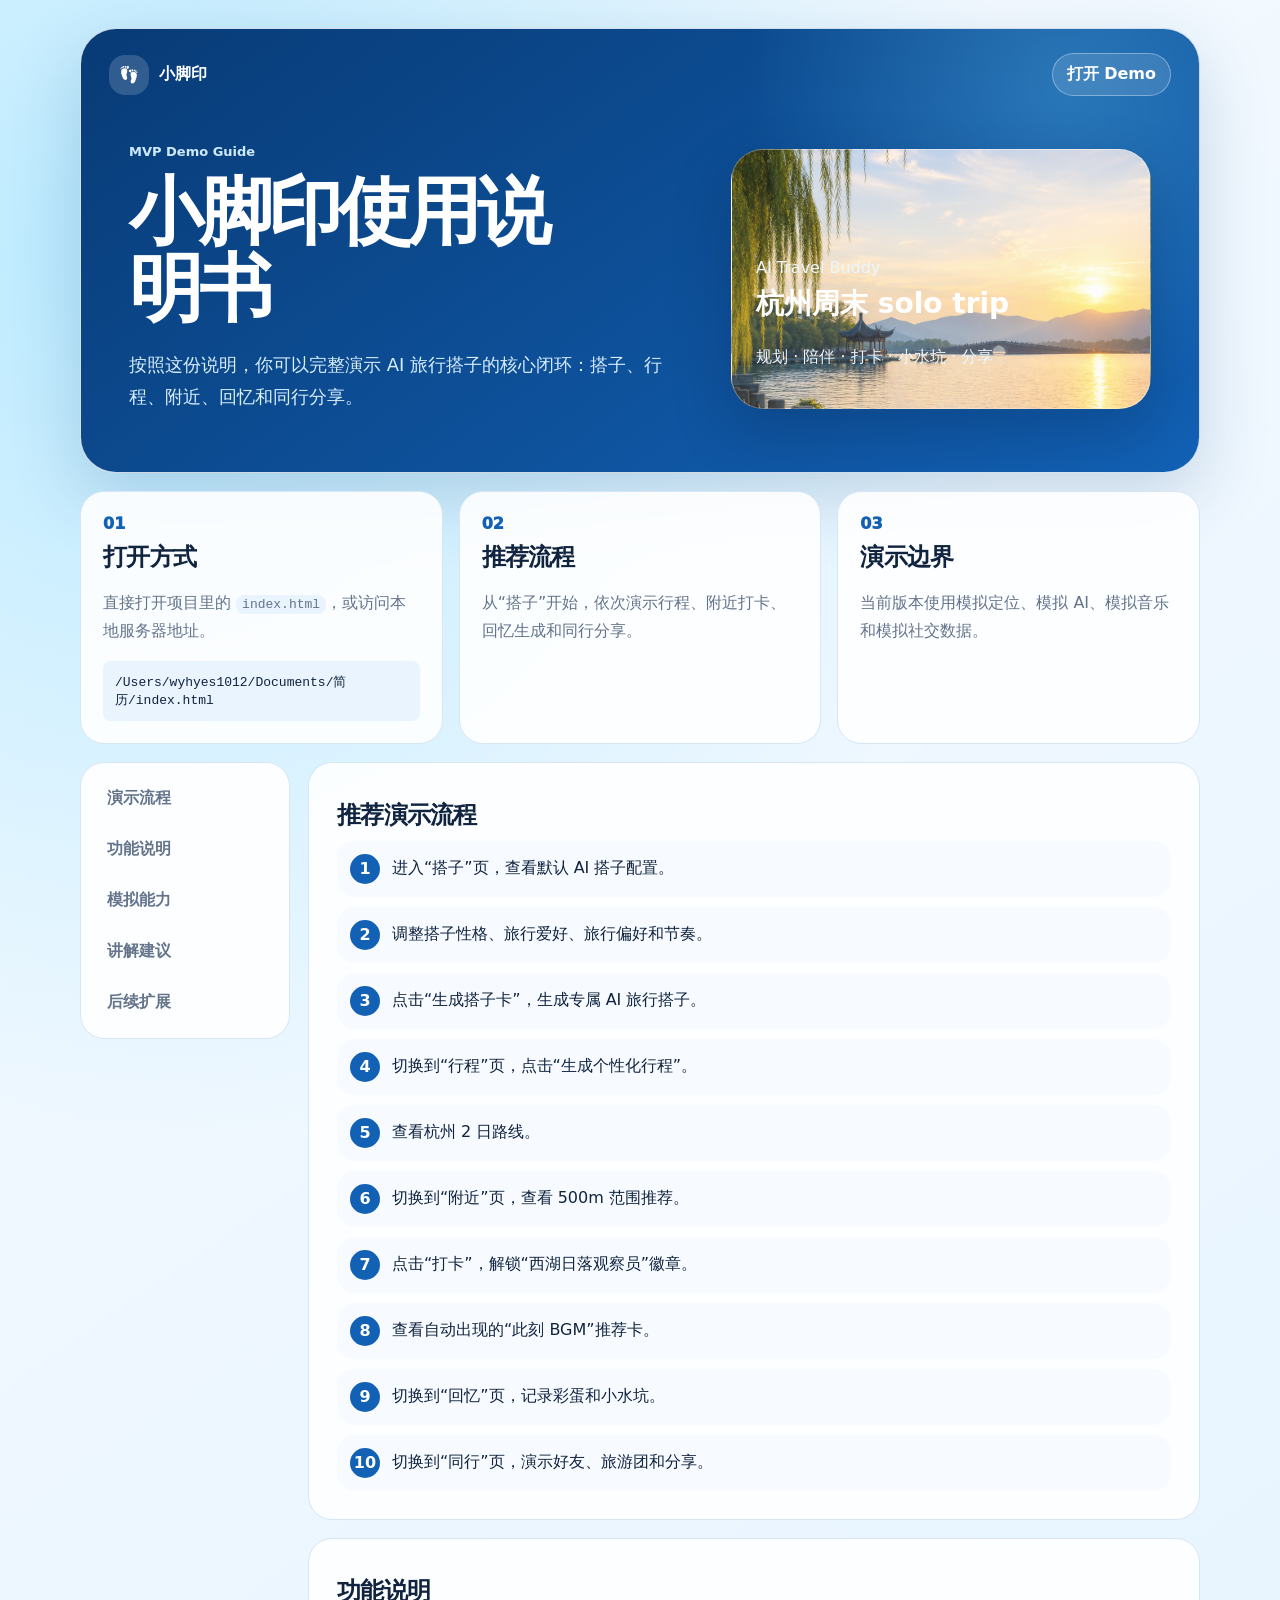
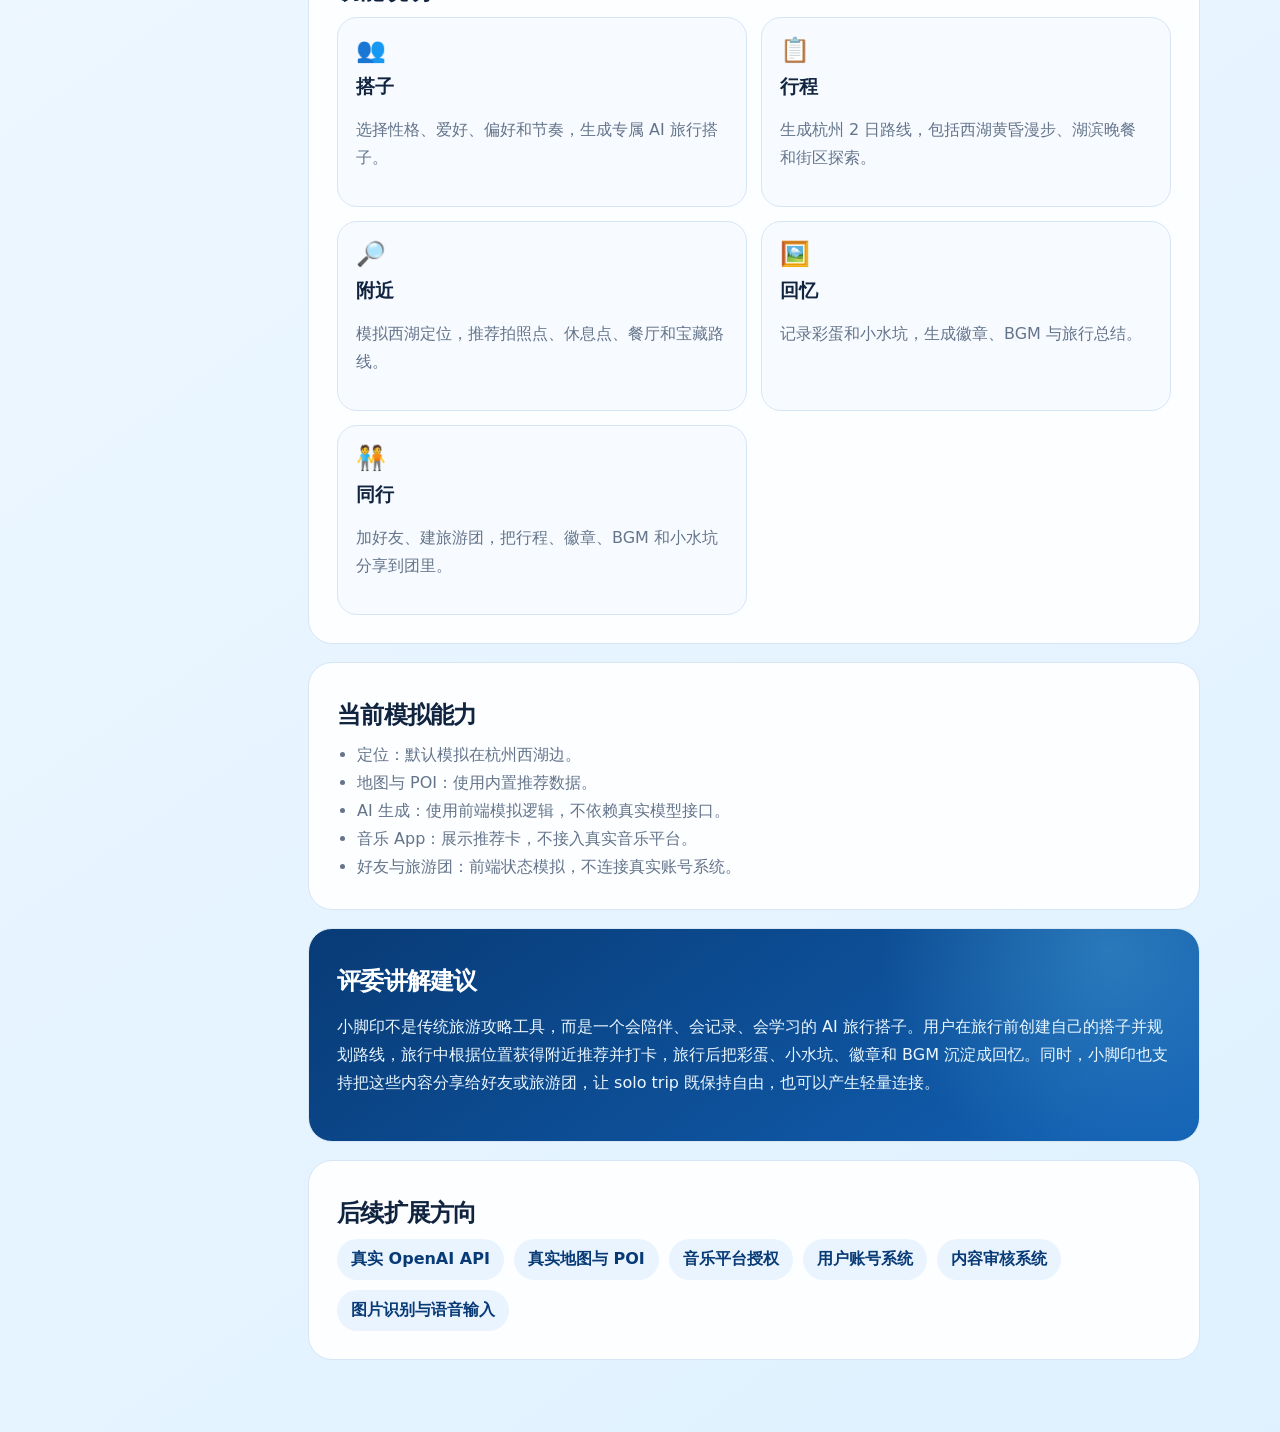
==== manual.html @ 20f51892 "Add files via upload" ====
<!doctype html>
<html lang="zh-CN">
  <head>
    <meta charset="UTF-8" />
    <meta name="viewport" content="width=device-width, initial-scale=1.0" />
    <title>小脚印 Demo 使用说明书</title>
    <link
      rel="icon"
      href="data:image/svg+xml,%3Csvg xmlns='http://www.w3.org/2000/svg' viewBox='0 0 64 64'%3E%3Crect width='64' height='64' rx='18' fill='%23083b76'/%3E%3Cellipse cx='24' cy='38' rx='7' ry='11' fill='white' transform='rotate(-18 24 38)'/%3E%3Cellipse cx='40' cy='32' rx='7' ry='11' fill='white' transform='rotate(18 40 32)'/%3E%3Ccircle cx='18' cy='24' r='3.5' fill='white'/%3E%3Ccircle cx='25' cy='20' r='3.5' fill='white'/%3E%3Ccircle cx='34' cy='17' r='3.5' fill='white'/%3E%3Ccircle cx='43' cy='18' r='3.5' fill='white'/%3E%3Ccircle cx='50' cy='23' r='3.5' fill='white'/%3E%3C/svg%3E"
    />
    <link rel="stylesheet" href="./manual.css" />
  </head>
  <body>
    <main class="manual-shell">
      <header class="manual-hero">
        <nav class="manual-nav">
          <a class="brand" href="./index.html">
            <span>👣</span>
            小脚印
          </a>
          <a class="demo-link" href="./index.html">打开 Demo</a>
        </nav>
        <section class="hero-grid">
          <div>
            <p class="eyebrow">MVP Demo Guide</p>
            <h1>小脚印使用说明书</h1>
            <p class="lead">
              按照这份说明，你可以完整演示 AI 旅行搭子的核心闭环：搭子、行程、附近、回忆和同行分享。
            </p>
          </div>
          <div class="hero-card" aria-hidden="true">
            <span>AI Travel Buddy</span>
            <strong>杭州周末 solo trip</strong>
            <p>规划 · 陪伴 · 打卡 · 小水坑 · 分享</p>
          </div>
        </section>
      </header>

      <section class="quick-start">
        <article>
          <span>01</span>
          <h2>打开方式</h2>
          <p>直接打开项目里的 <code>index.html</code>，或访问本地服务器地址。</p>
          <code class="path">/Users/wyhyes1012/Documents/简历/index.html</code>
        </article>
        <article>
          <span>02</span>
          <h2>推荐流程</h2>
          <p>从“搭子”开始，依次演示行程、附近打卡、回忆生成和同行分享。</p>
        </article>
        <article>
          <span>03</span>
          <h2>演示边界</h2>
          <p>当前版本使用模拟定位、模拟 AI、模拟音乐和模拟社交数据。</p>
        </article>
      </section>

      <section class="content-layout">
        <aside class="toc">
          <a href="#flow">演示流程</a>
          <a href="#features">功能说明</a>
          <a href="#mock">模拟能力</a>
          <a href="#pitch">讲解建议</a>
          <a href="#next">后续扩展</a>
        </aside>

        <div class="manual-content">
          <section id="flow" class="manual-section">
            <h2>推荐演示流程</h2>
            <div class="steps">
              <div><span>1</span>进入“搭子”页，查看默认 AI 搭子配置。</div>
              <div><span>2</span>调整搭子性格、旅行爱好、旅行偏好和节奏。</div>
              <div><span>3</span>点击“生成搭子卡”，生成专属 AI 旅行搭子。</div>
              <div><span>4</span>切换到“行程”页，点击“生成个性化行程”。</div>
              <div><span>5</span>查看杭州 2 日路线。</div>
              <div><span>6</span>切换到“附近”页，查看 500m 范围推荐。</div>
              <div><span>7</span>点击“打卡”，解锁“西湖日落观察员”徽章。</div>
              <div><span>8</span>查看自动出现的“此刻 BGM”推荐卡。</div>
              <div><span>9</span>切换到“回忆”页，记录彩蛋和小水坑。</div>
              <div><span>10</span>切换到“同行”页，演示好友、旅游团和分享。</div>
            </div>
          </section>

          <section id="features" class="manual-section">
            <h2>功能说明</h2>
            <div class="feature-grid">
              <article>
                <span>👥</span>
                <h3>搭子</h3>
                <p>选择性格、爱好、偏好和节奏，生成专属 AI 旅行搭子。</p>
              </article>
              <article>
                <span>📋</span>
                <h3>行程</h3>
                <p>生成杭州 2 日路线，包括西湖黄昏漫步、湖滨晚餐和街区探索。</p>
              </article>
              <article>
                <span>🔎</span>
                <h3>附近</h3>
                <p>模拟西湖定位，推荐拍照点、休息点、餐厅和宝藏路线。</p>
              </article>
              <article>
                <span>🖼️</span>
                <h3>回忆</h3>
                <p>记录彩蛋和小水坑，生成徽章、BGM 与旅行总结。</p>
              </article>
              <article>
                <span>🧑‍🤝‍🧑</span>
                <h3>同行</h3>
                <p>加好友、建旅游团，把行程、徽章、BGM 和小水坑分享到团里。</p>
              </article>
            </div>
          </section>

          <section id="mock" class="manual-section">
            <h2>当前模拟能力</h2>
            <ul class="check-list">
              <li>定位：默认模拟在杭州西湖边。</li>
              <li>地图与 POI：使用内置推荐数据。</li>
              <li>AI 生成：使用前端模拟逻辑，不依赖真实模型接口。</li>
              <li>音乐 App：展示推荐卡，不接入真实音乐平台。</li>
              <li>好友与旅游团：前端状态模拟，不连接真实账号系统。</li>
            </ul>
          </section>

          <section id="pitch" class="manual-section pitch-card">
            <h2>评委讲解建议</h2>
            <p>
              小脚印不是传统旅游攻略工具，而是一个会陪伴、会记录、会学习的 AI 旅行搭子。用户在旅行前创建自己的搭子并规划路线，旅行中根据位置获得附近推荐并打卡，旅行后把彩蛋、小水坑、徽章和 BGM 沉淀成回忆。同时，小脚印也支持把这些内容分享给好友或旅游团，让 solo trip 既保持自由，也可以产生轻量连接。
            </p>
          </section>

          <section id="next" class="manual-section">
            <h2>后续扩展方向</h2>
            <div class="next-grid">
              <span>真实 OpenAI API</span>
              <span>真实地图与 POI</span>
              <span>音乐平台授权</span>
              <span>用户账号系统</span>
              <span>内容审核系统</span>
              <span>图片识别与语音输入</span>
            </div>
          </section>
        </div>
      </section>
    </main>
  </body>
</html>
---- manual.css ----
@font-face {
  font-family: "Alibaba PuHuiTi";
  src:
    local("Alibaba PuHuiTi 3.0"),
    local("Alibaba PuHuiTi"),
    local("AlibabaPuHuiTi"),
    local("阿里巴巴普惠体");
  font-display: swap;
}

:root {
  --ink: #10233f;
  --muted: #64748b;
  --blue-900: #083b76;
  --blue-700: #1261b5;
  --blue-500: #2b8ee8;
  --soft: #eaf4ff;
  --line: #d6e6f5;
  --panel: rgba(255, 255, 255, 0.9);
  font-family:
    "Alibaba PuHuiTi",
    "Alibaba PuHuiTi 3.0",
    "AlibabaPuHuiTi",
    "阿里巴巴普惠体",
    -apple-system,
    BlinkMacSystemFont,
    "PingFang SC",
    system-ui,
    sans-serif;
}

* {
  box-sizing: border-box;
}

html {
  scroll-behavior: smooth;
}

body {
  margin: 0;
  color: var(--ink);
  background:
    radial-gradient(circle at 10% 8%, rgba(112, 214, 255, 0.45), transparent 30%),
    linear-gradient(145deg, #f7fbff, #dff1ff);
}

a {
  color: inherit;
  text-decoration: none;
}

.manual-shell {
  width: min(1120px, calc(100% - 36px));
  margin: 0 auto;
  padding: 28px 0 72px;
}

.manual-hero {
  overflow: hidden;
  border: 1px solid rgba(255, 255, 255, 0.8);
  border-radius: 36px;
  background:
    radial-gradient(circle at 88% 12%, rgba(112, 214, 255, 0.28), transparent 30%),
    linear-gradient(145deg, var(--blue-900), var(--blue-700));
  color: white;
  box-shadow: 0 24px 70px rgba(8, 59, 118, 0.18);
}

.manual-nav {
  display: flex;
  align-items: center;
  justify-content: space-between;
  gap: 16px;
  padding: 24px 28px 0;
}

.brand,
.demo-link {
  display: inline-flex;
  align-items: center;
  gap: 10px;
  font-weight: 900;
}

.brand span {
  width: 40px;
  height: 40px;
  display: grid;
  place-items: center;
  border-radius: 16px;
  background: rgba(255, 255, 255, 0.16);
  filter: saturate(0) brightness(0) invert(1);
}

.demo-link {
  border: 1px solid rgba(255, 255, 255, 0.34);
  border-radius: 999px;
  padding: 10px 14px;
  background: rgba(255, 255, 255, 0.12);
}

.hero-grid {
  display: grid;
  grid-template-columns: 1.15fr 0.85fr;
  gap: 34px;
  align-items: center;
  padding: 48px 48px 58px;
}

.eyebrow {
  margin: 0 0 14px;
  color: #cfeaff;
  font-size: 13px;
  font-weight: 850;
}

h1 {
  margin: 0;
  max-width: 9ch;
  font-size: clamp(44px, 7vw, 74px);
  line-height: 1.04;
  letter-spacing: -0.06em;
}

.lead {
  max-width: 36em;
  margin: 22px 0 0;
  color: #d8efff;
  font-size: 18px;
  line-height: 1.8;
}

.hero-card {
  min-height: 260px;
  display: flex;
  flex-direction: column;
  justify-content: flex-end;
  border: 1px solid rgba(255, 255, 255, 0.32);
  border-radius: 32px;
  background:
    linear-gradient(180deg, rgba(255, 255, 255, 0.08), rgba(255, 255, 255, 0.18)),
    url("./assets/west-lake-hero.png") center / cover;
  padding: 24px;
  box-shadow: 0 24px 60px rgba(2, 18, 44, 0.22);
}

.hero-card span,
.hero-card p {
  color: #eaf7ff;
}

.hero-card strong {
  margin: 8px 0;
  font-size: 28px;
}

.quick-start {
  display: grid;
  grid-template-columns: repeat(3, 1fr);
  gap: 16px;
  margin: 18px 0;
}

.quick-start article,
.manual-section,
.toc {
  border: 1px solid var(--line);
  border-radius: 24px;
  background: var(--panel);
}

.quick-start article {
  padding: 22px;
}

.quick-start span {
  color: var(--blue-700);
  font-weight: 950;
}

.quick-start h2,
.manual-section h2 {
  margin: 8px 0 10px;
  font-size: 24px;
  letter-spacing: -0.03em;
}

.quick-start p,
.manual-section p,
.check-list {
  color: var(--muted);
  line-height: 1.75;
}

code {
  border-radius: 8px;
  background: var(--soft);
  padding: 2px 6px;
}

.path {
  display: block;
  overflow-x: auto;
  margin-top: 12px;
  padding: 12px;
}

.content-layout {
  display: grid;
  grid-template-columns: 210px 1fr;
  gap: 18px;
  align-items: start;
}

.toc {
  position: sticky;
  top: 18px;
  display: grid;
  gap: 8px;
  padding: 14px;
}

.toc a {
  border-radius: 14px;
  color: var(--muted);
  padding: 11px 12px;
  font-weight: 800;
}

.toc a:hover {
  color: white;
  background: var(--blue-700);
}

.manual-content {
  display: grid;
  gap: 18px;
}

.manual-section {
  padding: 28px;
}

.steps {
  display: grid;
  gap: 10px;
}

.steps div {
  display: grid;
  grid-template-columns: auto 1fr;
  gap: 12px;
  align-items: center;
  border-radius: 18px;
  background: #f7fbff;
  padding: 13px;
}

.steps span {
  width: 30px;
  height: 30px;
  display: grid;
  place-items: center;
  border-radius: 50%;
  color: white;
  background: var(--blue-700);
  font-weight: 900;
}

.feature-grid {
  display: grid;
  grid-template-columns: repeat(2, 1fr);
  gap: 14px;
}

.feature-grid article {
  border: 1px solid var(--line);
  border-radius: 20px;
  background: #f7fbff;
  padding: 18px;
}

.feature-grid span {
  font-size: 24px;
}

.feature-grid h3 {
  margin: 10px 0 8px;
}

.check-list {
  margin: 0;
  padding-left: 20px;
}

.pitch-card {
  color: white;
  background:
    radial-gradient(circle at 90% 10%, rgba(112, 214, 255, 0.28), transparent 28%),
    linear-gradient(145deg, var(--blue-900), var(--blue-700));
}

.pitch-card p {
  color: #eaf7ff;
}

.next-grid {
  display: flex;
  flex-wrap: wrap;
  gap: 10px;
}

.next-grid span {
  border-radius: 999px;
  color: var(--blue-900);
  background: var(--soft);
  padding: 10px 14px;
  font-weight: 850;
}

@media (max-width: 820px) {
  .manual-shell {
    width: min(100% - 24px, 680px);
  }

  .hero-grid,
  .quick-start,
  .content-layout,
  .feature-grid {
    grid-template-columns: 1fr;
  }

  .hero-grid {
    padding: 34px 24px 32px;
  }

  .toc {
    position: static;
  }

  h1 {
    font-size: 46px;
  }
}
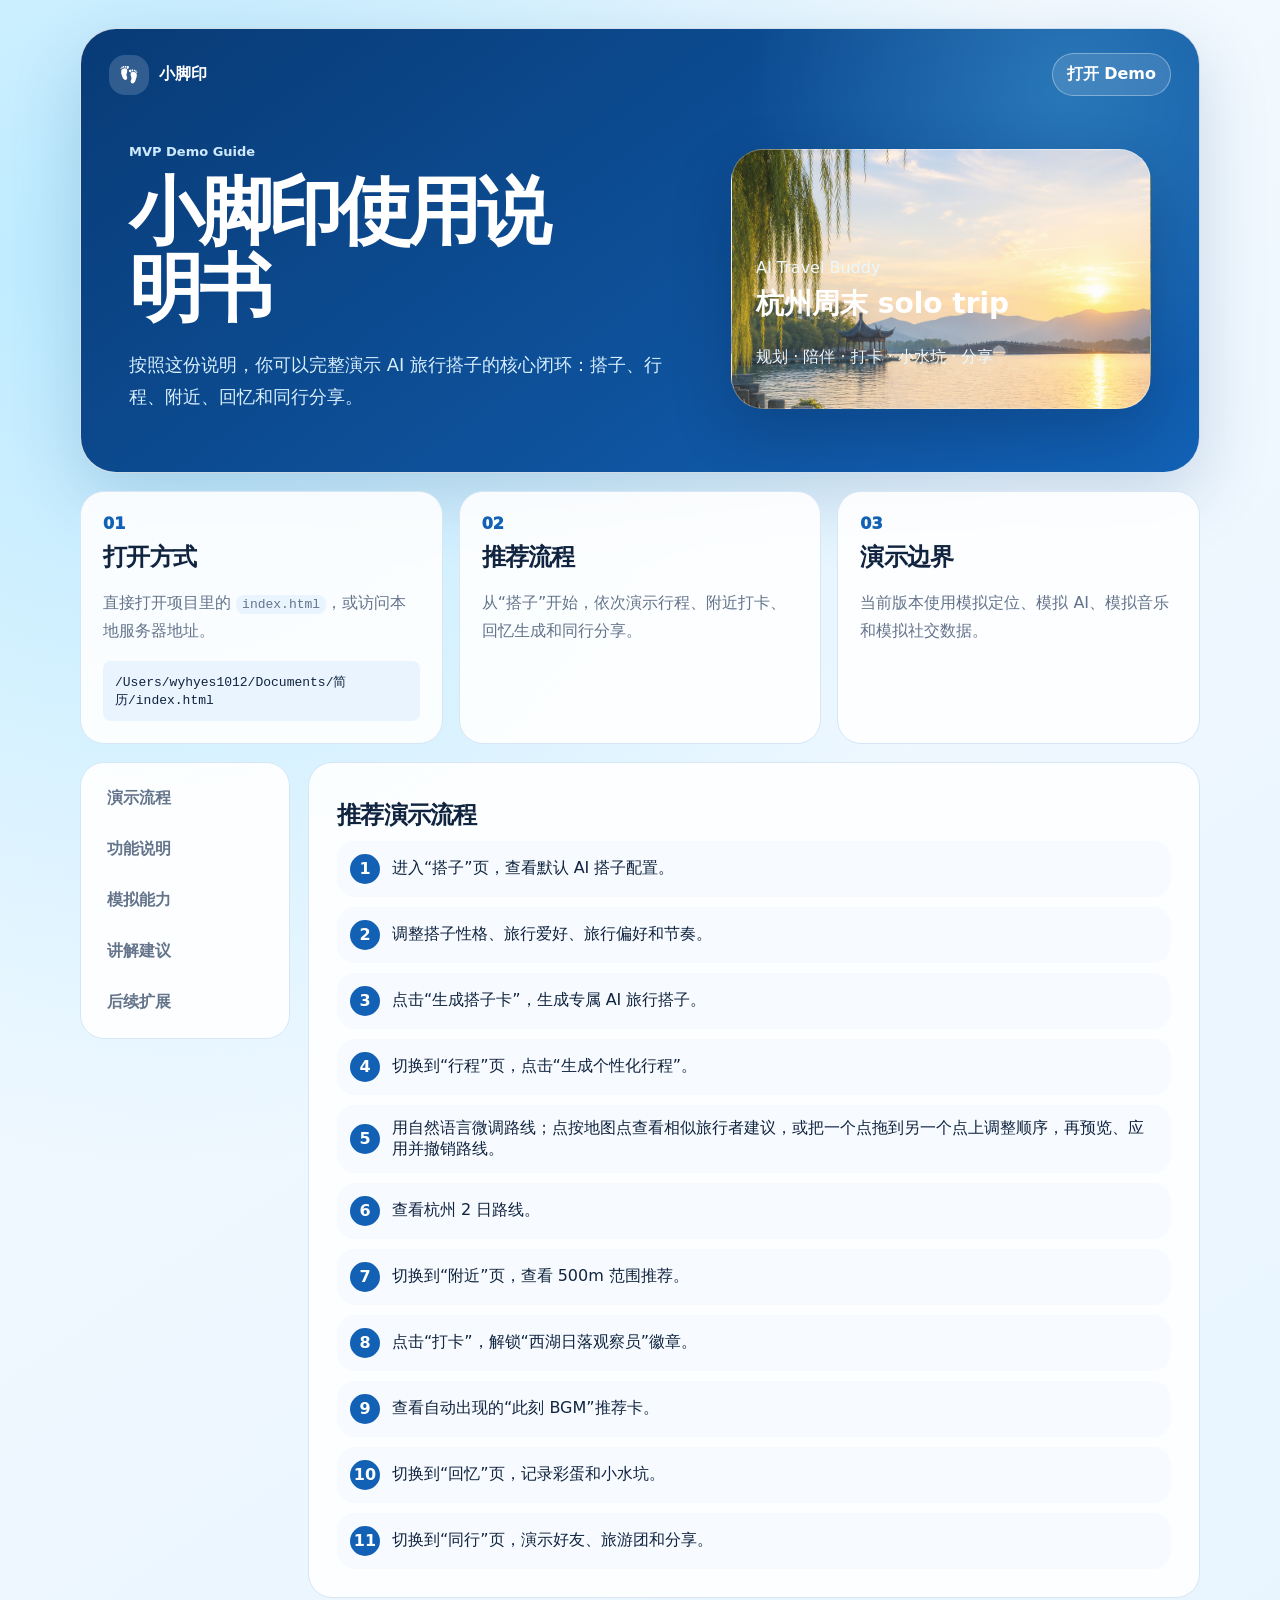
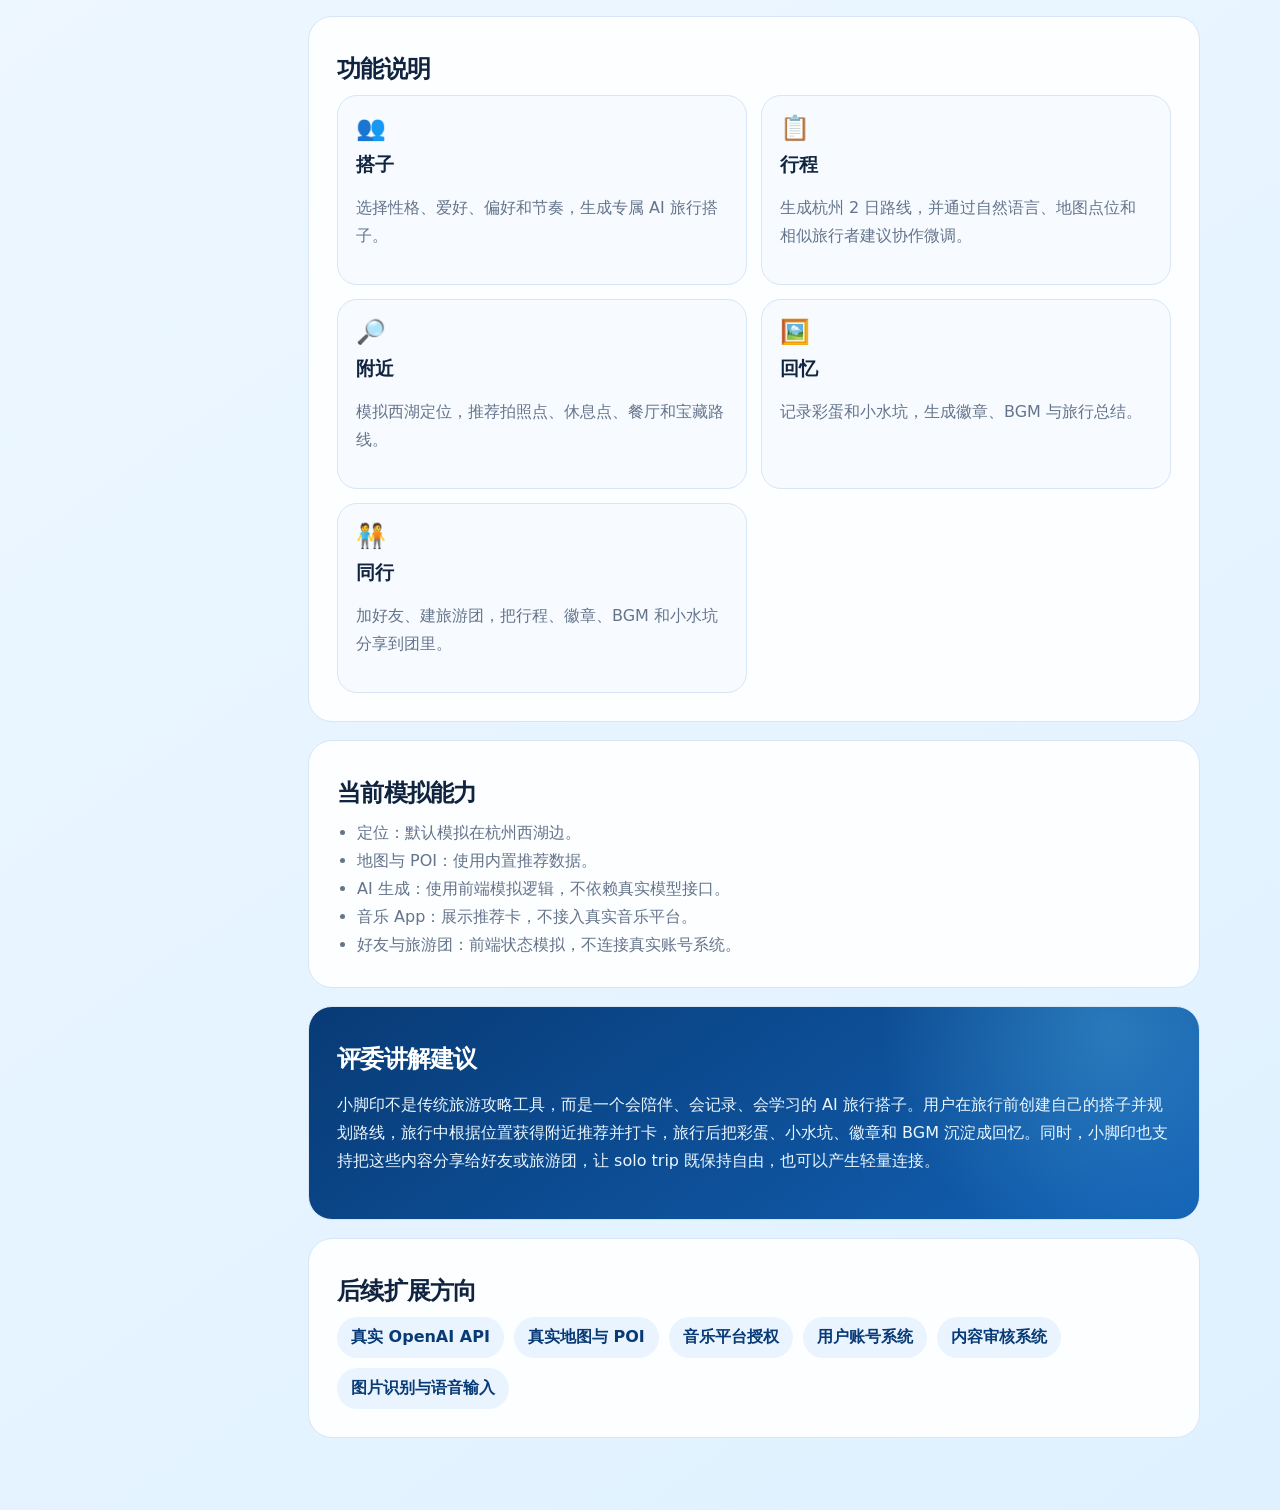
==== commit 471df2f7: "Add files via upload Deploy V2 AI-native route collaboration" ====
--- a/manual.html
+++ b/manual.html
@@ -72,12 +72,13 @@
               <div><span>2</span>调整搭子性格、旅行爱好、旅行偏好和节奏。</div>
               <div><span>3</span>点击“生成搭子卡”，生成专属 AI 旅行搭子。</div>
               <div><span>4</span>切换到“行程”页，点击“生成个性化行程”。</div>
-              <div><span>5</span>查看杭州 2 日路线。</div>
-              <div><span>6</span>切换到“附近”页，查看 500m 范围推荐。</div>
-              <div><span>7</span>点击“打卡”，解锁“西湖日落观察员”徽章。</div>
-              <div><span>8</span>查看自动出现的“此刻 BGM”推荐卡。</div>
-              <div><span>9</span>切换到“回忆”页，记录彩蛋和小水坑。</div>
-              <div><span>10</span>切换到“同行”页，演示好友、旅游团和分享。</div>
+              <div><span>5</span>用自然语言微调路线；点按地图点查看相似旅行者建议，或把一个点拖到另一个点上调整顺序，再预览、应用并撤销路线。</div>
+              <div><span>6</span>查看杭州 2 日路线。</div>
+              <div><span>7</span>切换到“附近”页，查看 500m 范围推荐。</div>
+              <div><span>8</span>点击“打卡”，解锁“西湖日落观察员”徽章。</div>
+              <div><span>9</span>查看自动出现的“此刻 BGM”推荐卡。</div>
+              <div><span>10</span>切换到“回忆”页，记录彩蛋和小水坑。</div>
+              <div><span>11</span>切换到“同行”页，演示好友、旅游团和分享。</div>
             </div>
           </section>
 
@@ -92,7 +93,7 @@
               <article>
                 <span>📋</span>
                 <h3>行程</h3>
-                <p>生成杭州 2 日路线，包括西湖黄昏漫步、湖滨晚餐和街区探索。</p>
+                <p>生成杭州 2 日路线，并通过自然语言、地图点位和相似旅行者建议协作微调。</p>
               </article>
               <article>
                 <span>🔎</span>
